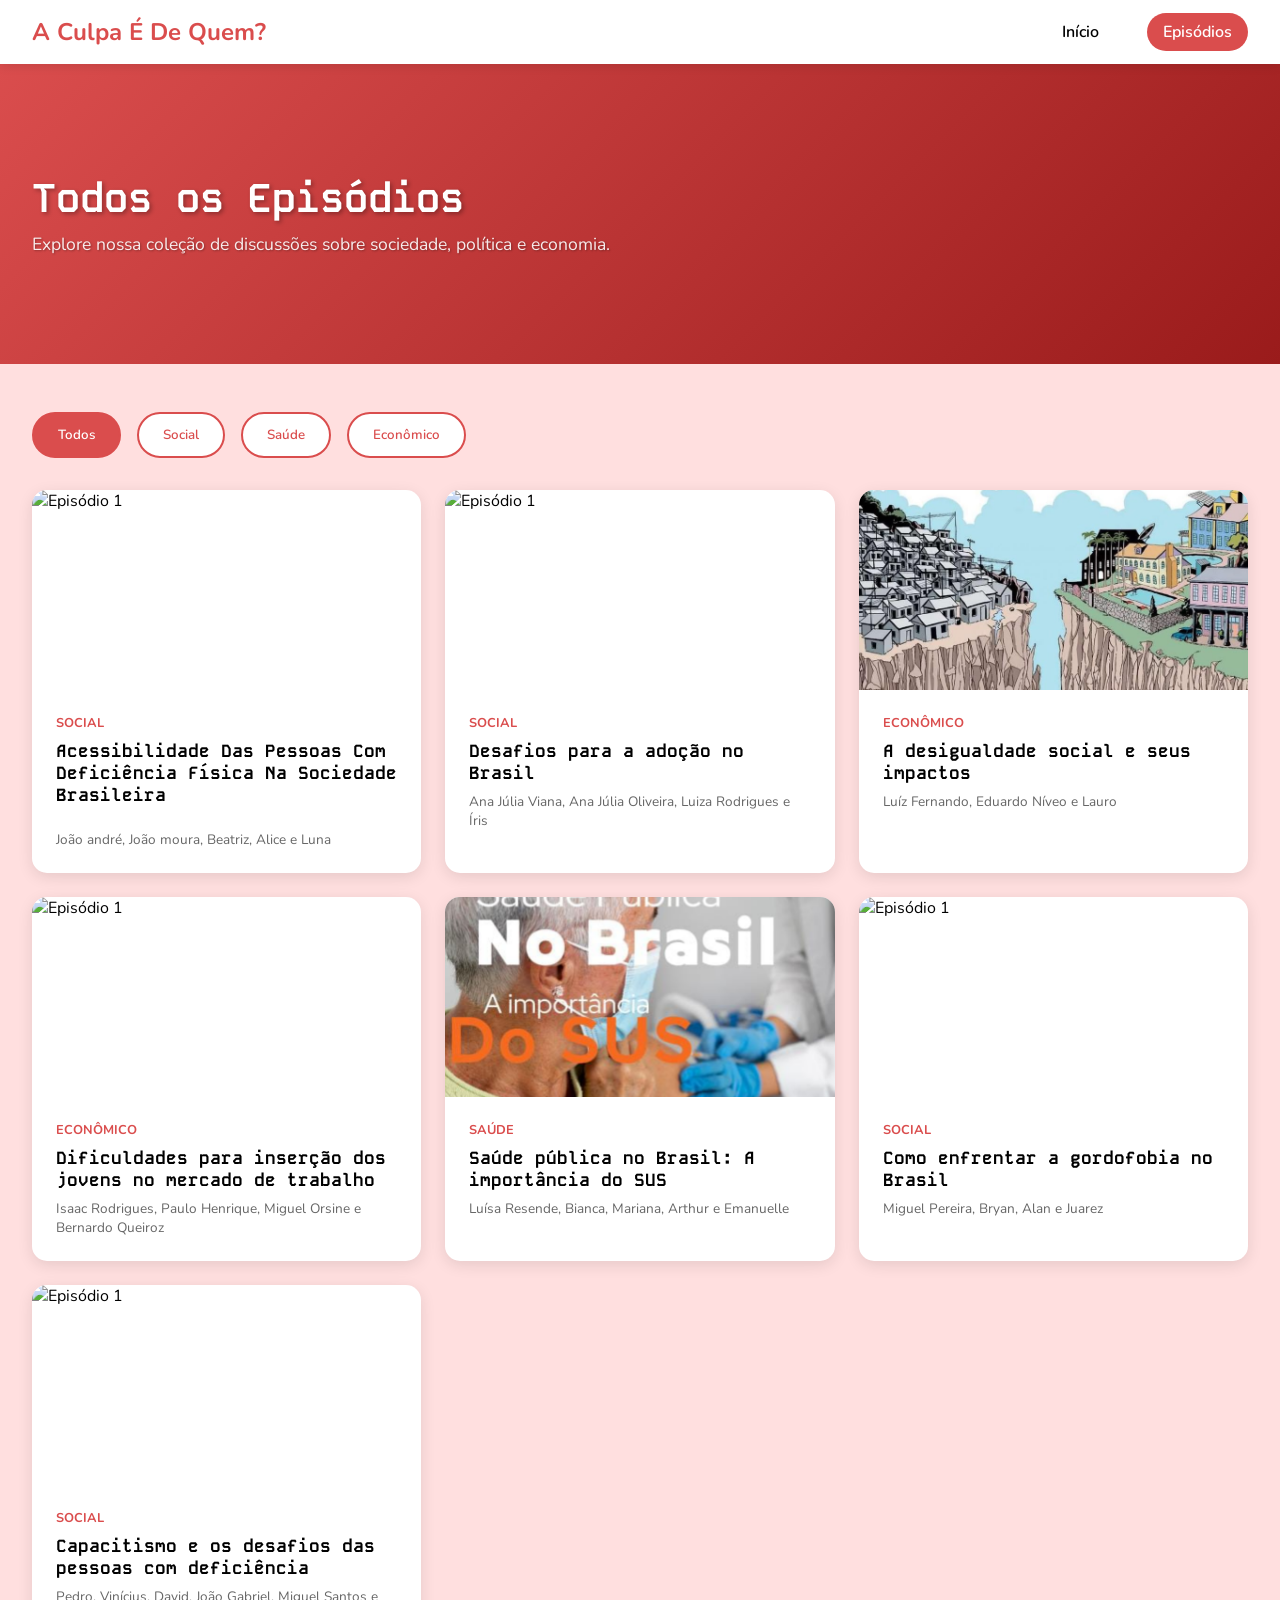
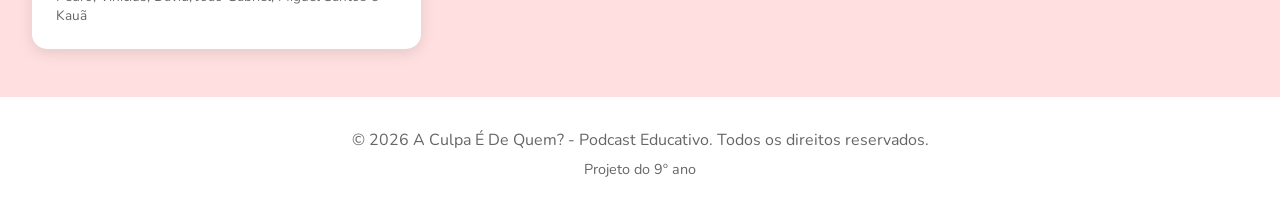
==== episodes.html @ 2e925f62 "Add files via upload Commit Inicial" ====
<!DOCTYPE html>
<html lang="pt-BR">
<head>
    <meta charset="UTF-8">
    <meta name="viewport" content="width=device-width, initial-scale=1.0">
    <title>Episódios - A Culpa É De Quem?</title>
    <link rel="preconnect" href="https://fonts.googleapis.com">
    <link rel="preconnect" href="https://fonts.gstatic.com" crossorigin>
    <link href="https://fonts.googleapis.com/css2?family=Kode+Mono:wght@400;600;700&family=Nunito:wght@400;600;700&display=swap" rel="stylesheet">
    <link rel="stylesheet" href="styles/base.css">
    <link rel="stylesheet" href="styles/layout.css">
    <link rel="stylesheet" href="styles/components.css">
    <link rel="stylesheet" href="styles/pages/episodes.css">
</head>
<body>
    <header>
        <div class="logo">
         
            <span class="logo-text">A Culpa É De Quem?</span>
        </div>
        <nav>
            <ul>
                <li><a href="index.html">Início</a></li>
                <li><a href="episodes.html" class="active">Episódios</a></li>
                
                
            </ul>
        </nav>
        <div class="mobile-menu" onclick="toggleMenu()">☰</div>
    </header>

    <section class="hero">
        <div class="hero-content">
            <h1>Todos os Episódios</h1>
            <p>Explore nossa coleção de discussões sobre sociedade, política e economia.</p>
        </div>
    </section>

    <main class="episodes-container">
        <div class="category-filters">
            <button class="category-btn active" onclick="filterEpisodes('all', this)">Todos</button>
            <button class="category-btn" onclick="filterEpisodes('social', this)">Social</button>
            <button class="category-btn" onclick="filterEpisodes('saúde', this)">Saúde</button>
            <button class="category-btn" onclick="filterEpisodes('economico', this)">Econômico</button>
            
        </div>

        <div class="episodes-grid" id="episodesGrid">
            <!-- Episode 1 -->
            <article class="episode-card" onclick="window.location.href='player.html?episode=0'">
                <div class="episode-thumb">
                    <img src="imagens/acessibilidade.jpeg" alt="Episódio 1">
                    <div class="episode-play-btn"></div>
                </div>
                <div class="episode-info">
                    <div class="episode-category">Social</div>
                    <h3 class="episode-title">Acessibilidade Das Pessoas Com Deficiência Física Na Sociedade Brasileira</h3>
                    <p class="episode-description"></p>
                    <div class="episode-meta">
                        <div class="episode-creator">
                            
                            <span>João andré, João moura, Beatriz, Alice e Luna</span>
                        </div>
                    </div>
                </div>
            </article>

            <!-- Episode 2 -->
            <article class="episode-card" onclick="window.location.href='player.html?episode=1'">
                <div class="episode-thumb">
                    <img src="https://raw.githubusercontent.com/gabrielhenriquemoreira/sala-s/main/imagens/43446.jpg" alt="Episódio 1">
                    <div class="episode-play-btn"></div>
                </div>
                <div class="episode-info">
                    <div class="episode-category">Social</div>
                    <h3 class="episode-title">Desafios para a adoção no Brasil</h3>
                   
                    <div class="episode-meta">
                        <div class="episode-creator">
                            
                            <span>Ana Júlia Viana, Ana Júlia Oliveira, Luiza Rodrigues e Íris</span>
                        </div>
                    </div>
                </div>
            </article>

            <!-- Episode 3 -->
            <article class="episode-card" onclick="window.location.href='player.html?episode=2'">
                <div class="episode-thumb">
                    <img src="Imagens/Desigualdade.jpeg" alt="Episódio 1">
                    <div class="episode-play-btn"></div>
                </div>
                <div class="episode-info">
                    <div class="episode-category">Econômico</div>
                    <h3 class="episode-title">A desigualdade social e seus impactos</h3>
                    
                    <div class="episode-meta">
                        <div class="episode-creator">
                            
                            <span>Luíz Fernando, Eduardo Níveo e Lauro</span>
                        </div>
                    </div>
                </div>
            </article>

            <!-- Episode 4 -->
            <article class="episode-card" onclick="window.location.href='player.html?episode=3'">
                <div class="episode-thumb">
                    <img src="Imagens/Trabalho.jpeg" alt="Episódio 1">
                    <div class="episode-play-btn"></div>
                </div>
                <div class="episode-info">
                    <div class="episode-category">Econômico</div>
                    <h3 class="episode-title">Dificuldades para inserção dos jovens no mercado de trabalho</h3>
                    
                    <div class="episode-meta">
                        <div class="episode-creator">
                            
                            <span>Isaac Rodrigues, Paulo Henrique, Miguel Orsine e Bernardo Queiroz</span>
                        </div>
                    </div>
                </div>
            </article>

            <!-- Episode 5 -->
            <article class="episode-card" onclick="window.location.href='player.html?episode=4'">
                <div class="episode-thumb">
                    <img src="Imagens/SUS.png" alt="Episódio 1">
                    <div class="episode-play-btn"></div>
                </div>
                <div class="episode-info">
                    <div class="episode-category">Saúde</div>
                    <h3 class="episode-title">Saúde pública no Brasil: A importância do SUS</h3>
                    
                    <div class="episode-meta">
                        <div class="episode-creator">
                            
                            <span>Luísa Resende, Bianca, Mariana, Arthur e Emanuelle</span>
                        </div>
                    </div>
                </div>
            </article>

            <!-- Episode 6 -->
            <article class="episode-card" onclick="window.location.href='player.html?episode=5'">
                <div class="episode-thumb">
                    <img src="https://raw.githubusercontent.com/gabrielhenriquemoreira/sala-s/main/imagens/43446.jpg" alt="Episódio 1">
                    <div class="episode-play-btn"></div>
                </div>
                <div class="episode-info">
                    <div class="episode-category">Social</div>
                    <h3 class="episode-title">Como enfrentar a gordofobia no Brasil</h3>
                    
                    <div class="episode-meta">
                        <div class="episode-creator">
                            
                            <span>Miguel Pereira, Bryan, Alan e Juarez</span>
                        </div>
                    </div>
                </div>
            </article>

            <!-- Episode 7 -->
            <article class="episode-card" onclick="window.location.href='player.html?episode=6'">
                <div class="episode-thumb">
                    <img src="imagens/capacitismo.png" alt="Episódio 1">
                    <div class="episode-play-btn"></div>
                </div>
                <div class="episode-info">
                    <div class="episode-category">Social</div>
                    <h3 class="episode-title">Capacitismo e os desafios das pessoas com deficiência</h3>
                    
                    <div class="episode-meta">
                        <div class="episode-creator">
                            
                            <span>Pedro, Vinícius, David, João Gabriel, Miguel Santos e Kauã</span>
                        </div>
                    </div>
                </div>
            </article>

            
        </div>
    </main>

    <footer>
        <p>&copy; 2026 A Culpa É De Quem? - Podcast Educativo. Todos os direitos reservados.</p>
        <p style="margin-top: 0.5rem; font-size: 0.9rem;">Projeto do 9º ano</p>
    </footer>

      <script>
            function toggleMenu() {
                const nav = document.querySelector('nav ul');
                nav.classList.toggle('show');
            }

            function truncateText(element, maxLength) {
                if (element) {
                    const text = element.textContent.trim();
                    if (text.length > maxLength) {
                        element.textContent = text.substring(0, maxLength) + '...';
                    }
                }
            }

            function normalizeString(str) {
                return str.toLowerCase().normalize("NFD").replace(/[\u0300-\u036f]/g, "");
            }

            function filterEpisodes(category, btn) {
            const episodeCards = document.querySelectorAll('.episode-card');
            const allButtons = document.querySelectorAll('.category-btn');

            // Update active button
            allButtons.forEach(button => {
                button.classList.remove('active');
                if (normalizeString(button.textContent) === normalizeString(category) || 
                    (category === 'all' && button.textContent === 'Todos')) {
                    button.classList.add('active');
                }
            });

            // Filter episodes
            episodeCards.forEach(card => {
                const episodeCategory = normalizeString(card.querySelector('.episode-category').textContent);
                
                if (category === 'all' || episodeCategory === normalizeString(category)) {
                    card.style.display = 'block';
                } else {
                    card.style.display = 'none';
                }
            });
        }
    </script>
</body>
</html>
---- styles/base.css ----
* {
    margin: 0;
    padding: 0;
    box-sizing: border-box;
}

:root {
    --primary-red: rgb(218, 77, 77);
    --darker-red: rgb(154, 27, 27);
    --bg-color: rgb(255, 223, 223);
    --white: #ffffff;
    --black: #000000;
    --text-gray: #666666;
}

body {
    font-family: 'Nunito', sans-serif;
    background-color: var(--bg-color);
    color: var(--black);
    overflow-x: hidden;
}

h1, h2, h3, h4, h5, h6, .font-mono {
    font-family: 'Kode Mono', monospace;
}
---- styles/layout.css ----
/* Header */
header {
    background-color: var(--white);
    padding: 1rem 2rem;
    display: flex;
    justify-content: space-between;
    align-items: center;
    box-shadow: 0 2px 10px rgba(0,0,0,0.1);
    position: sticky;
    top: 0;
    z-index: 1000;
}

.logo {
    display: flex;
    align-items: center;
    gap: 1rem;
}

.logo img {
    width: 50px;
    height: 50px;
    border-radius: 50%;
}

.logo-text {
    font-size: 1.5rem;
    font-weight: 700;
    color: var(--primary-red);
}

nav ul {
    display: flex;
    list-style: none;
    gap: 2rem;
}

nav a {
    text-decoration: none;
    color: var(--black);
    font-weight: 600;
    padding: 0.5rem 1rem;
    border-radius: 20px;
    transition: all 0.3s;
}

nav a:hover, nav a.active {
    background-color: var(--primary-red);
    color: var(--white);
}

.mobile-menu {
    display: none;
    font-size: 1.5rem;
    cursor: pointer;
}

/* Hero Section */
.hero {
    background: linear-gradient(135deg, var(--primary-red) 0%, var(--darker-red) 100%);
    min-height: 300px;
    display: flex;
    align-items: center;
    padding: 3rem 2rem;
    position: relative;
    overflow: hidden;
}

.hero::before {
    content: '';
    position: absolute;
    top: 0;
    left: 0;
    right: 0;
    bottom: 0;
    background: url('https://raw.githubusercontent.com/gabrielhenriquemoreira/sala-s/main/imagens/pexels-pixabay-159206.jpg') no-repeat center center;
    background-size: cover;
    opacity: 0.15;
    z-index: 0;
}

.hero-content {
    position: relative;
    z-index: 1;
    max-width: 800px;
}

.hero h1 {
    font-size: 3rem;
    color: var(--white);
    margin-bottom: 1rem;
    text-shadow: 2px 2px 4px rgba(0,0,0,0.3);
}

.hero p {
    font-size: 1.2rem;
    color: rgba(255,255,255,0.9);
    text-shadow: 1px 1px 2px rgba(0,0,0,0.3);
}

/* Footer */
footer {
    background: var(--white);
    padding: 2rem;
    text-align: center;
    color: var(--text-gray);
}

/* Category Buttons */
.category-btn {
    padding: 0.75rem 1.5rem;
    background: var(--white);
    border: 2px solid var(--primary-red);
    border-radius: 25px;
    color: var(--primary-red);
    font-weight: 600;
    cursor: pointer;
    transition: all 0.3s;
    font-family: 'Nunito', sans-serif;
}

.category-btn:hover,
.category-btn.active {
    background: var(--primary-red);
    color: var(--white);
}
---- styles/components.css ----
/* Section Titles */
.section-title {
    font-size: 2rem;
    color: var(--primary-red);
    margin-bottom: 2rem;
    display: flex;
    align-items: center;
    gap: 0.5rem;
}


/* Submit Button */
.submit-btn {
    background: var(--primary-red);
    color: var(--white);
    border: none;
    padding: 1rem 2rem;
    border-radius: 25px;
    font-size: 1rem;
    font-weight: 700;
    cursor: pointer;
    transition: all 0.3s;
    width: 100%;
    font-family: 'Kode Mono', monospace;
}

.submit-btn:hover {
    background: var(--darker-red);
    transform: scale(1.02);
}

/* Form Elements */
.form-group {
    margin-bottom: 1.5rem;
}

.form-group label {
    display: block;
    font-weight: 600;
    margin-bottom: 0.5rem;
    color: var(--black);
}

.form-group input,
.form-group textarea,
.form-group select {
    width: 100%;
    padding: 1rem;
    border: 2px solid #e0e0e0;
    border-radius: 10px;
    font-family: 'Nunito', sans-serif;
    font-size: 1rem;
    transition: border-color 0.3s;
}

.form-group input:focus,
.form-group textarea:focus,
.form-group select:focus {
    outline: none;
    border-color: var(--primary-red);
}

.form-group textarea {
    min-height: 150px;
    resize: vertical;
}

.form-group select {
    width: 100%;
    padding: 1rem;
    border: 2px solid #e0e0e0;
    border-radius: 10px;
    font-family: 'Nunito', sans-serif;
    font-size: 1rem;
    background: var(--white);
    cursor: pointer;
}

.form-group select:focus {
    outline: none;
    border-color: var(--primary-red);
}

/* Social Buttons */
.social-btn {
    display: flex;
    align-items: center;
    gap: 0.5rem;
    padding: 0.75rem 1.5rem;
    background: var(--white);
    border: 2px solid var(--primary-red);
    border-radius: 25px;
    color: var(--primary-red);
    text-decoration: none;
    font-weight: 600;
    transition: all 0.3s;
}

.social-btn:hover {
    background: var(--primary-red);
    color: var(--white);
}

/* Player Controls */
.control-btn {
    background: none;
    border: none;
    cursor: pointer;
    color: var(--text-gray);
    transition: all 0.3s;
    display: flex;
    align-items: center;
    justify-content: center;
}

.control-btn:hover {
    color: var(--primary-red);
    transform: scale(1.1);
}

.control-btn.play-pause {
    width: 70px;
    height: 70px;
    background: var(--primary-red);
    border-radius: 50%;
    color: var(--white);
    font-size: 1.5rem;
}

.control-btn.play-pause:hover {
    background: var(--darker-red);
    transform: scale(1.1);
    color: var(--white);
}

/* Volume Slider */
.volume-slider {
    width: 100px;
    height: 4px;
    appearance: none;
    background: #e0e0e0;
    border-radius: 2px;
    outline: none;
    -webkit-appearance: none;
    -moz-appearance: none;
}

.volume-slider::-webkit-slider-thumb {
    -webkit-appearance: none;
    width: 14px;
    height: 14px;
    background: var(--primary-red);
    border-radius: 50%;
    cursor: pointer;
}

.volume-slider::-moz-range-thumb {
    width: 14px;
    height: 14px;
    background: var(--primary-red);
    border-radius: 50%;
    cursor: pointer;
    border: none;
}

.volume-slider::-ms-thumb {
    width: 14px;
    height: 14px;
    background: var(--primary-red);
    border-radius: 50%;
    cursor: pointer;
    border: none;
}

/* Playlist Items */
.playlist-item {
    padding: 1.5rem;
    border-bottom: 1px solid #f0f0f0;
    cursor: pointer;
    transition: background 0.3s;
}

.playlist-item:hover {
    background: var(--bg-color);
}

.playlist-item.active {
    background: rgba(218, 77, 77, 0.1);
    border-left: 3px solid var(--primary-red);
}

.playlist-item.playing {
    background: rgba(218, 77, 77, 0.2);
    border-left: 3px solid var(--primary-red);
}

.playlist-item.playing::before {
    content: '▶';
    color: var(--primary-red);
    font-size: 0.8rem;
    margin-right: 0.5rem;
}

.playlist-creator img {
    width: 25px;
    height: 25px;
    border-radius: 50%;
}

/* Progress Bar */
.progress-bar {
    height: 8px;
    background: #e0e0e0;
    border-radius: 4px;
    overflow: hidden;
}

.progress-fill {
    height: 100%;
    background: var(--primary-red);
    width: 0%;
    transition: width 0.1s linear;
    border-radius: 4px;
}

.progress-fill:hover {
    cursor: pointer;
}

/* Range Slider */
#timeSeeker {
    cursor: pointer;
    transition: opacity 0.2s;
    -webkit-appearance: none;
    appearance: none;
    height: 100%;
    background: var(--primary-red);
    width: 0%;
    transition: width 0.1s linear;
    border-radius: 4px;
}

#timeSeeker::-webkit-slider-thumb {
    -webkit-appearance: none;
    appearance: none;
    width: 16px;
    height: 16px;
    background: var(--primary-red);
    border-radius: 50%;
    cursor: pointer;
    margin-top: -6px;
    transition: transform 0.2s;
}

#timeSeeker::-webkit-slider-thumb:hover {
    transform: scale(1.2);
}

#timeSeeker::-moz-range-thumb {
    width: 16px;
    height: 16px;
    background: var(--primary-red);
    border-radius: 50%;
    cursor: pointer;
    border: none;
    transition: transform 0.2s;
}

#timeSeeker::-moz-range-thumb:hover {
    transform: scale(1.2);
}

#timeSeeker::-ms-thumb {
    width: 16px;
    height: 16px;
    background: var(--primary-red);
    border-radius: 50%;
    cursor: pointer;
    border: none;
    transition: transform 0.2s;
}

#timeSeeker::-ms-thumb:hover {
    transform: scale(1.2);
}

#timeSeeker::-webkit-slider-runnable-track {
    height: 8px;
    background: #e0e0e0;
    border-radius: 4px;
    cursor: pointer;
}

#timeSeeker::-moz-range-track {
    height: 8px;
    background: #e0e0e0;
    border-radius: 4px;
    cursor: pointer;
}
---- styles/pages/episodes.css ----
* {
    margin: 0;
    padding: 0;
    box-sizing: border-box;
}

:root {
    --primary-red: rgb(218, 77, 77);
    --darker-red: rgb(154, 27, 27);
    --bg-color: rgb(255, 223, 223);
    --white: #ffffff;
    --black: #000000;
    --text-gray: #666666;
}

body {
    font-family: 'Nunito', sans-serif;
    background-color: var(--bg-color);
    color: var(--black);
    overflow-x: hidden;
}

h1, h2, h3, h4, h5, h6, .font-mono {
    font-family: 'Kode Mono', monospace;
}

/* Header */
header {
    background-color: var(--white);
    padding: 1rem 2rem;
    display: flex;
    justify-content: space-between;
    align-items: center;
    box-shadow: 0 2px 10px rgba(0,0,0,0.1);
    position: sticky;
    top: 0;
    z-index: 1000;
}

.logo {
    display: flex;
    align-items: center;
    gap: 1rem;
}

.logo img {
    width: 50px;
    height: 50px;
    border-radius: 50%;
}

.logo-text {
    font-size: 1.5rem;
    font-weight: 700;
    color: var(--primary-red);
}

nav ul {
    display: flex;
    list-style: none;
    gap: 2rem;
}

nav a {
    text-decoration: none;
    color: var(--black);
    font-weight: 600;
    padding: 0.5rem 1rem;
    border-radius: 20px;
    transition: all 0.3s;
}

nav a:hover, nav a.active {
    background-color: var(--primary-red);
    color: var(--white);
}

.mobile-menu {
    display: none;
    font-size: 1.5rem;
    cursor: pointer;
}

/* Hero Section */
.hero {
    background: linear-gradient(135deg, var(--primary-red) 0%, var(--darker-red) 100%);
    min-height: 300px;
    display: flex;
    align-items: center;
    padding: 3rem 2rem;
}

.hero-content {
    max-width: 800px;
}

.hero h1 {
    font-size: 2.5rem;
    color: var(--white);
    margin-bottom: 0.5rem;
    text-shadow: 2px 2px 4px rgba(0,0,0,0.3);
}

.hero p {
    font-size: 1.1rem;
    color: rgba(255,255,255,0.9);
    text-shadow: 1px 1px 2px rgba(0,0,0,0.3);
}

/* Episodes Grid */
.episodes-container {
    padding: 3rem 2rem;
    max-width: 1400px;
    margin: 0 auto;
}

.category-filters {
    display: flex;
    gap: 1rem;
    margin-bottom: 2rem;
    flex-wrap: wrap;
}

.category-btn {
    padding: 0.75rem 1.5rem;
    background: var(--white);
    border: 2px solid var(--primary-red);
    border-radius: 25px;
    color: var(--primary-red);
    font-weight: 600;
    cursor: pointer;
    transition: all 0.3s;
    font-family: 'Nunito', sans-serif;
}

.category-btn:hover,
.category-btn.active {
    background: var(--primary-red);
    color: var(--white);
}

.filter-title {
    font-size: 1.5rem;
    color: var(--primary-red);
    margin-bottom: 1.5rem;
}

.episodes-grid {
    display: grid;
    grid-template-columns: repeat(auto-fill, minmax(350px, 1fr));
    gap: 1.5rem;
}

.episode-card {
    background: var(--white);
    border-radius: 15px;
    overflow: hidden;
    box-shadow: 0 4px 15px rgba(0,0,0,0.1);
    transition: transform 0.3s, box-shadow 0.3s;
    cursor: pointer;
}

.episode-card:hover {
    transform: translateY(-5px);
    box-shadow: 0 8px 25px rgba(0,0,0,0.15);
}

.episode-thumb {
    position: relative;
    height: 200px;
    overflow: hidden;
}

.episode-thumb img {
    width: 100%;
    height: 100%;
    object-fit: cover;
    transition: transform 0.3s;
}

.episode-card:hover .episode-thumb img {
    transform: scale(1.1);
}

.episode-play-btn {
    position: absolute;
    top: 50%;
    left: 50%;
    transform: translate(-50%, -50%);
    width: 60px;
    height: 60px;
    background: var(--primary-red);
    border-radius: 50%;
    display: flex;
    align-items: center;
    justify-content: center;
    opacity: 0;
    transition: opacity 0.3s;
}

.episode-card:hover .episode-play-btn {
    opacity: 1;
}

.episode-play-btn::after {
    content: '▶';
    color: var(--white);
    font-size: 1.5rem;
    margin-left: 3px;
}

.episode-info {
    padding: 1.5rem;
}

.episode-category {
    font-size: 0.8rem;
    color: var(--primary-red);
    font-weight: 700;
    text-transform: uppercase;
    margin-bottom: 0.5rem;
}

.episode-title {
    font-size: 1.1rem;
    font-weight: 700;
    margin-bottom: 0.5rem;
    color: var(--black);
}

.episode-description {
    font-size: 0.9rem;
    color: var(--text-gray);
    margin-bottom: 1rem;
    display: flex;
    flex-direction: column;
    max-height: 3em;
    overflow: hidden;
    text-overflow: ellipsis;
}

.episode-meta {
    display: flex;
    justify-content: space-between;
    align-items: center;
    font-size: 0.85rem;
    color: var(--text-gray);
}

.episode-creator {
    display: flex;
    align-items: center;
    gap: 0.5rem;
}

.episode-creator img {
    width: 25px;
    height: 25px;
    border-radius: 50%;
}

.episode-date {
    text-align: right;
}

.episode-date span {
    display: block;
    font-size: 0.8rem;
    color: var(--text-gray);
}

.episode-date strong {
    color: var(--primary-red);
    font-family: 'Kode Mono', monospace;
    font-size: 0.9rem;
}

/* Footer */
footer {
    background: var(--white);
    padding: 2rem;
    text-align: center;
    color: var(--text-gray);
}

/* Mobile Responsive */
@media (max-width: 768px) {
    .mobile-menu {
        display: block;
    }

    nav ul {
        display: none;
        flex-direction: column;
        position: absolute;
        top: 100%;
        left: 0;
        right: 0;
        background: var(--white);
        padding: 1rem;
        box-shadow: 0 4px 10px rgba(0,0,0,0.1);
    }

    nav ul.show {
        display: flex;
    }

    .hero h1 {
        font-size: 2rem;
    }

    .episodes-grid {
        grid-template-columns: 1fr;
    }

    .episode-play-btn {
        display: none;
    }
}
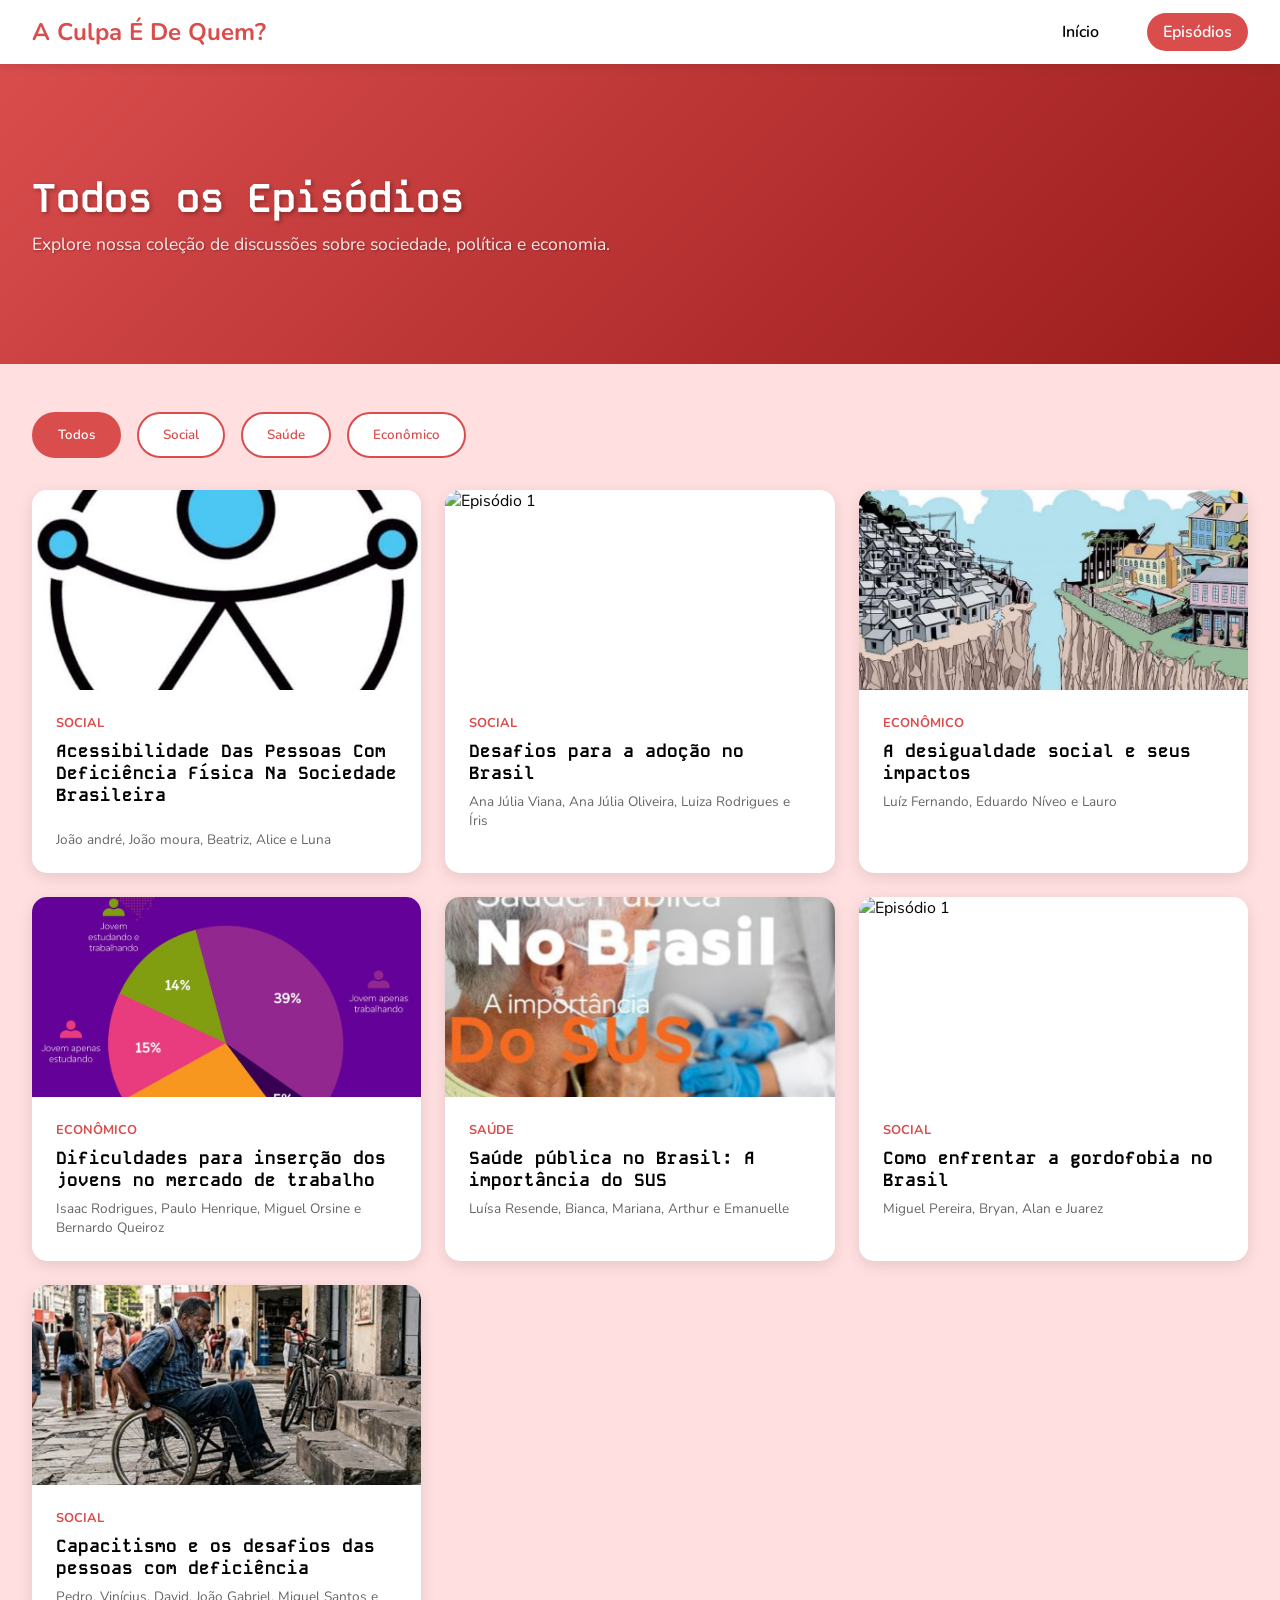
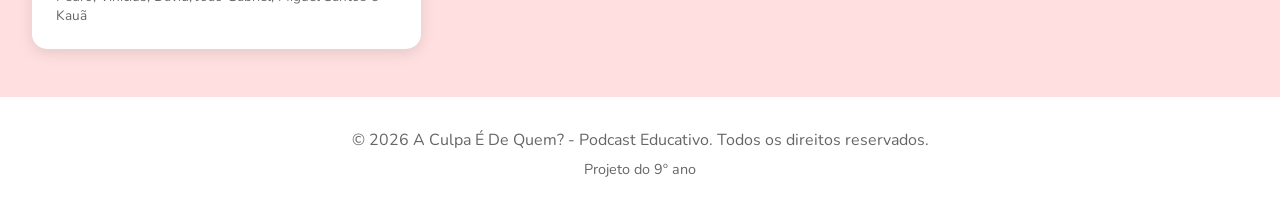
==== commit 2edb9c0f: "Fix image source paths in episodes.html" ====
--- a/episodes.html
+++ b/episodes.html
@@ -49,7 +49,7 @@
             <!-- Episode 1 -->
             <article class="episode-card" onclick="window.location.href='player.html?episode=0'">
                 <div class="episode-thumb">
-                    <img src="imagens/acessibilidade.jpeg" alt="Episódio 1">
+                    <img src="Imagens/Acessibilidade.jpeg" alt="Episódio 1">
                     <div class="episode-play-btn"></div>
                 </div>
                 <div class="episode-info">
@@ -163,7 +163,7 @@
             <!-- Episode 7 -->
             <article class="episode-card" onclick="window.location.href='player.html?episode=6'">
                 <div class="episode-thumb">
-                    <img src="imagens/capacitismo.png" alt="Episódio 1">
+                    <img src="Imagens/Capacitismo.png" alt="Episódio 1">
                     <div class="episode-play-btn"></div>
                 </div>
                 <div class="episode-info">
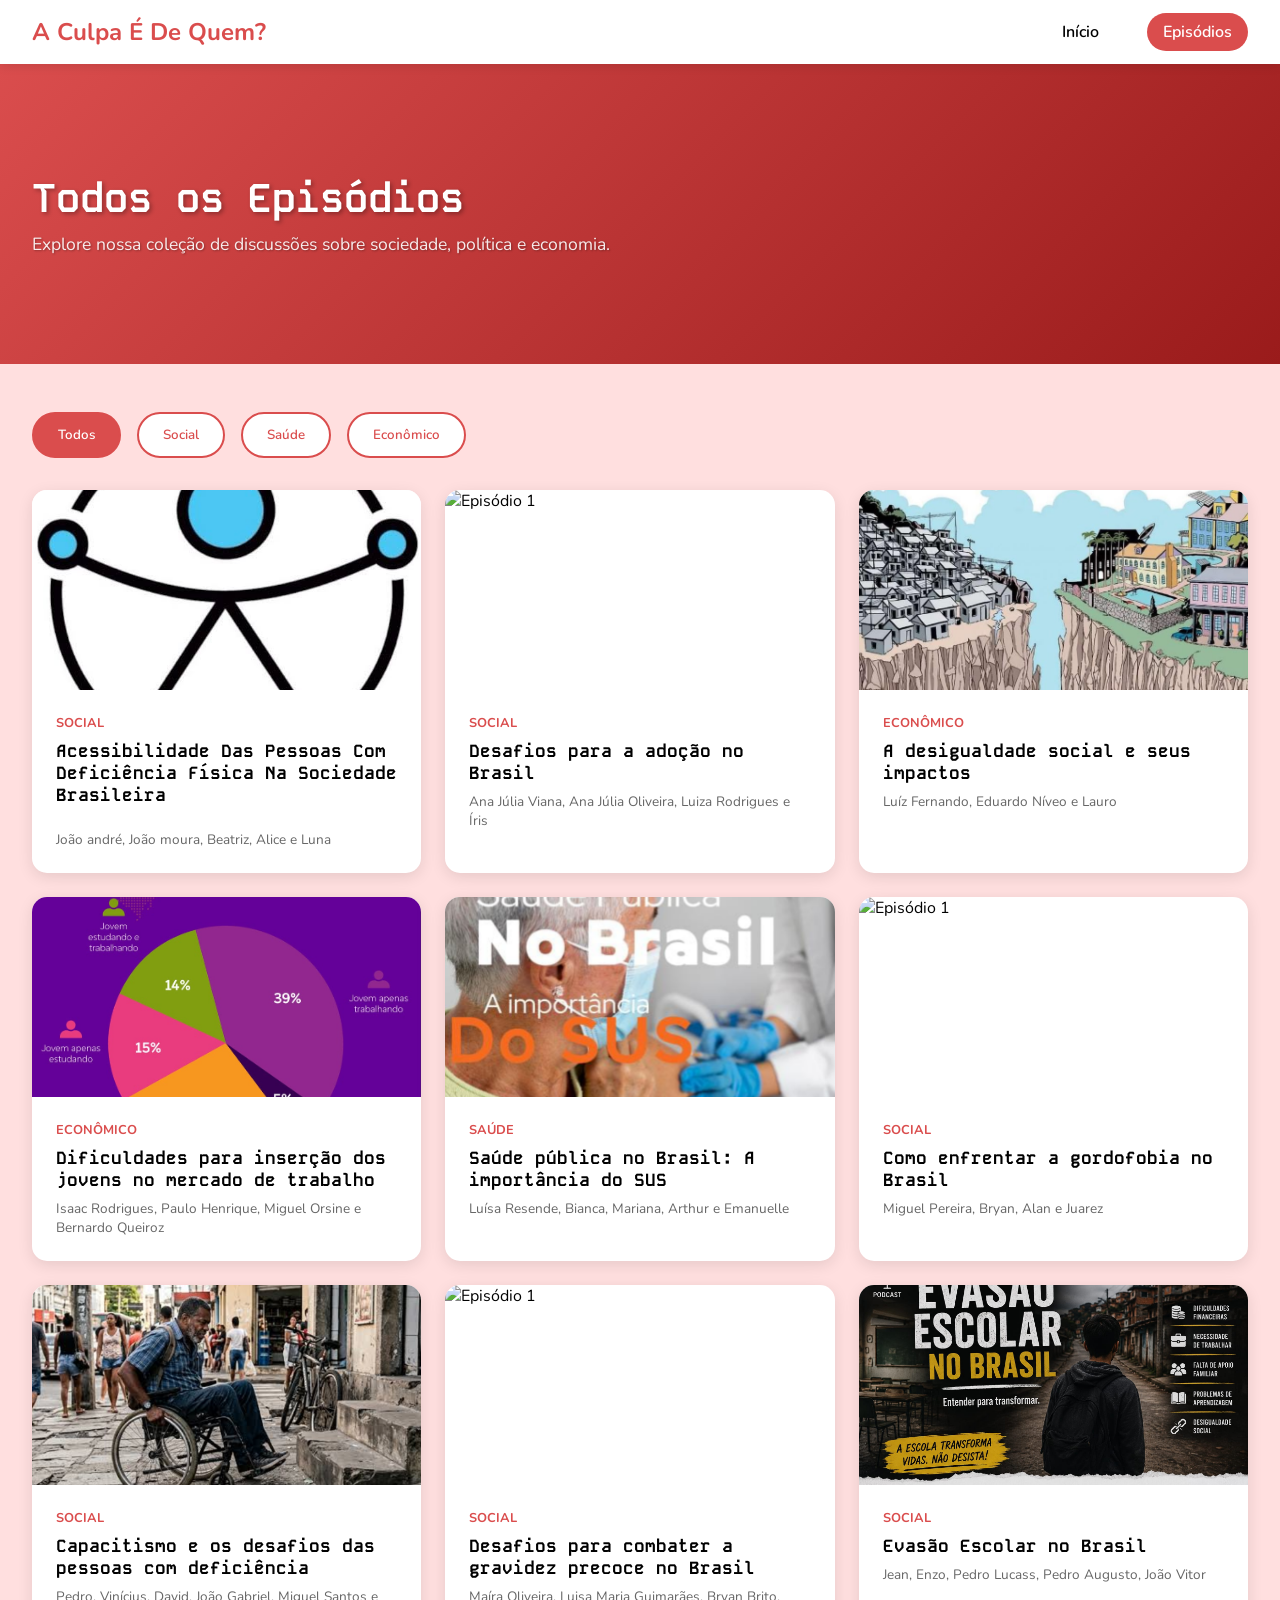
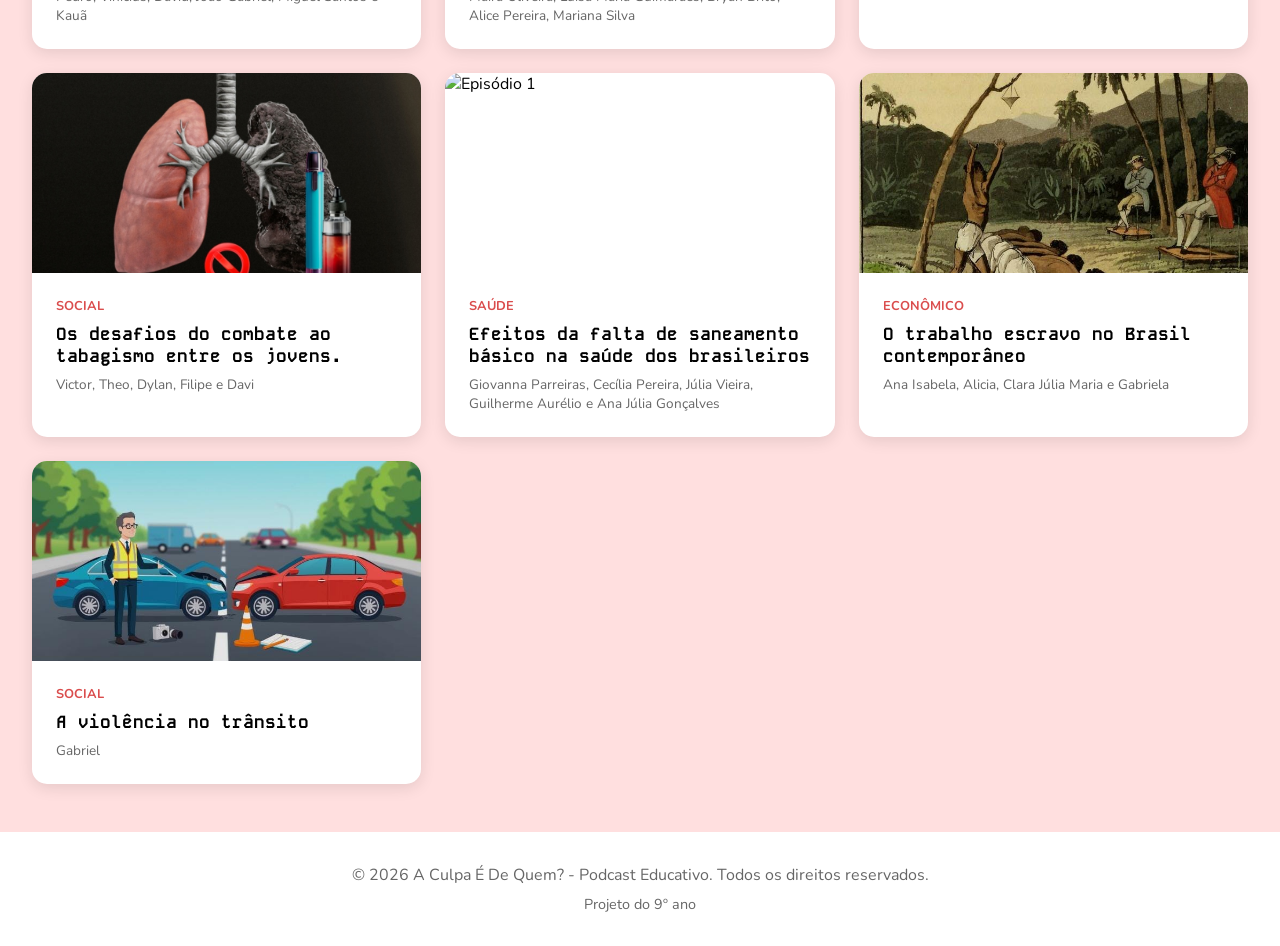
==== commit cb2a2e09: "Update episodes.html" ====
--- a/episodes.html
+++ b/episodes.html
@@ -179,6 +179,115 @@
                 </div>
             </article>
 
+            <!-- Episode 8 -->
+            <article class="episode-card" onclick="window.location.href='player.html?episode=7'">
+                <div class="episode-thumb">
+                    <img src="https://raw.githubusercontent.com/gabrielhenriquemoreira/sala-s/main/imagens/43446.jpg" alt="Episódio 1">
+                    <div class="episode-play-btn"></div>
+                </div>
+                <div class="episode-info">
+                    <div class="episode-category">Social</div>
+                    <h3 class="episode-title">Desafios para combater a gravidez precoce no Brasil</h3>
+                    
+                    <div class="episode-meta">
+                        <div class="episode-creator">
+                            
+                            <span>Maíra Oliveira, Luisa Maria Guimarães, Bryan Brito, Alice Pereira, Mariana Silva</span>
+                        </div>
+                    </div>
+                </div>
+            </article>
+            <!-- Episode 9 -->
+            <article class="episode-card" onclick="window.location.href='player.html?episode=8'">
+                <div class="episode-thumb">
+                    <img src="Imagens/evasao.jpeg" alt="Episódio 1">
+                    <div class="episode-play-btn"></div>
+                </div>
+                <div class="episode-info">
+                    <div class="episode-category">Social</div>
+                    <h3 class="episode-title">Evasão Escolar no Brasil</h3>
+                    
+                    <div class="episode-meta">
+                        <div class="episode-creator">
+                            
+                            <span>Jean, Enzo, Pedro Lucass, Pedro Augusto, João Vitor</span>
+                        </div>
+                    </div>
+                </div>
+            </article>
+            <!-- Episode 10 -->
+            <article class="episode-card" onclick="window.location.href='player.html?episode=9'">
+                <div class="episode-thumb">
+                    <img src="Imagens/cigarro.jpeg" alt="Episódio 1">
+                    <div class="episode-play-btn"></div>
+                </div>
+                <div class="episode-info">
+                    <div class="episode-category">Social</div>
+                    <h3 class="episode-title">Os desafios do combate ao tabagismo entre os jovens.</h3>
+                    
+                    <div class="episode-meta">
+                        <div class="episode-creator">
+                            
+                            <span>Victor, Theo, Dylan, Filipe e Davi</span>
+                        </div>
+                    </div>
+                </div>
+            </article>
+            <!-- Episode 11 -->
+            <article class="episode-card" onclick="window.location.href='player.html?episode=10'">
+                <div class="episode-thumb">
+                    <img src="https://raw.githubusercontent.com/gabrielhenriquemoreira/sala-s/main/imagens/43446.jpg" alt="Episódio 1">
+                    <div class="episode-play-btn"></div>
+                </div>
+                <div class="episode-info">
+                    <div class="episode-category">Saúde</div>
+                    <h3 class="episode-title">Efeitos da falta de saneamento básico na saúde dos brasileiros</h3>
+                    
+                    <div class="episode-meta">
+                        <div class="episode-creator">
+                            
+                            <span>Giovanna Parreiras, Cecília Pereira, Júlia Vieira, Guilherme Aurélio e Ana Júlia Gonçalves</span>
+                        </div>
+                    </div>
+                </div>
+            </article>
+            <!-- Episode 12 -->
+            <article class="episode-card" onclick="window.location.href='player.html?episode=11'">
+                <div class="episode-thumb">
+                    <img src="Imagens/escravo.jpeg" alt="Episódio 1">
+                    <div class="episode-play-btn"></div>
+                </div>
+                <div class="episode-info">
+                    <div class="episode-category">Econômico</div>
+                    <h3 class="episode-title">O trabalho escravo no Brasil contemporâneo</h3>
+                    
+                    <div class="episode-meta">
+                        <div class="episode-creator">
+                            
+                            <span>Ana Isabela, Alicia, Clara Júlia Maria e Gabriela</span>
+                        </div>
+                    </div>
+                </div>
+            </article>
+            <!-- Episode 11 -->
+            <article class="episode-card" onclick="window.location.href='player.html?episode=12'">
+                <div class="episode-thumb">
+                    <img src="Imagens/transito.jpeg" alt="Episódio 1">
+                    <div class="episode-play-btn"></div>
+                </div>
+                <div class="episode-info">
+                    <div class="episode-category">Social</div>
+                    <h3 class="episode-title">A violência no trânsito</h3>
+                    
+                    <div class="episode-meta">
+                        <div class="episode-creator">
+                            
+                            <span>Gabriel</span>
+                        </div>
+                    </div>
+                </div>
+            </article>
+
             
         </div>
     </main>
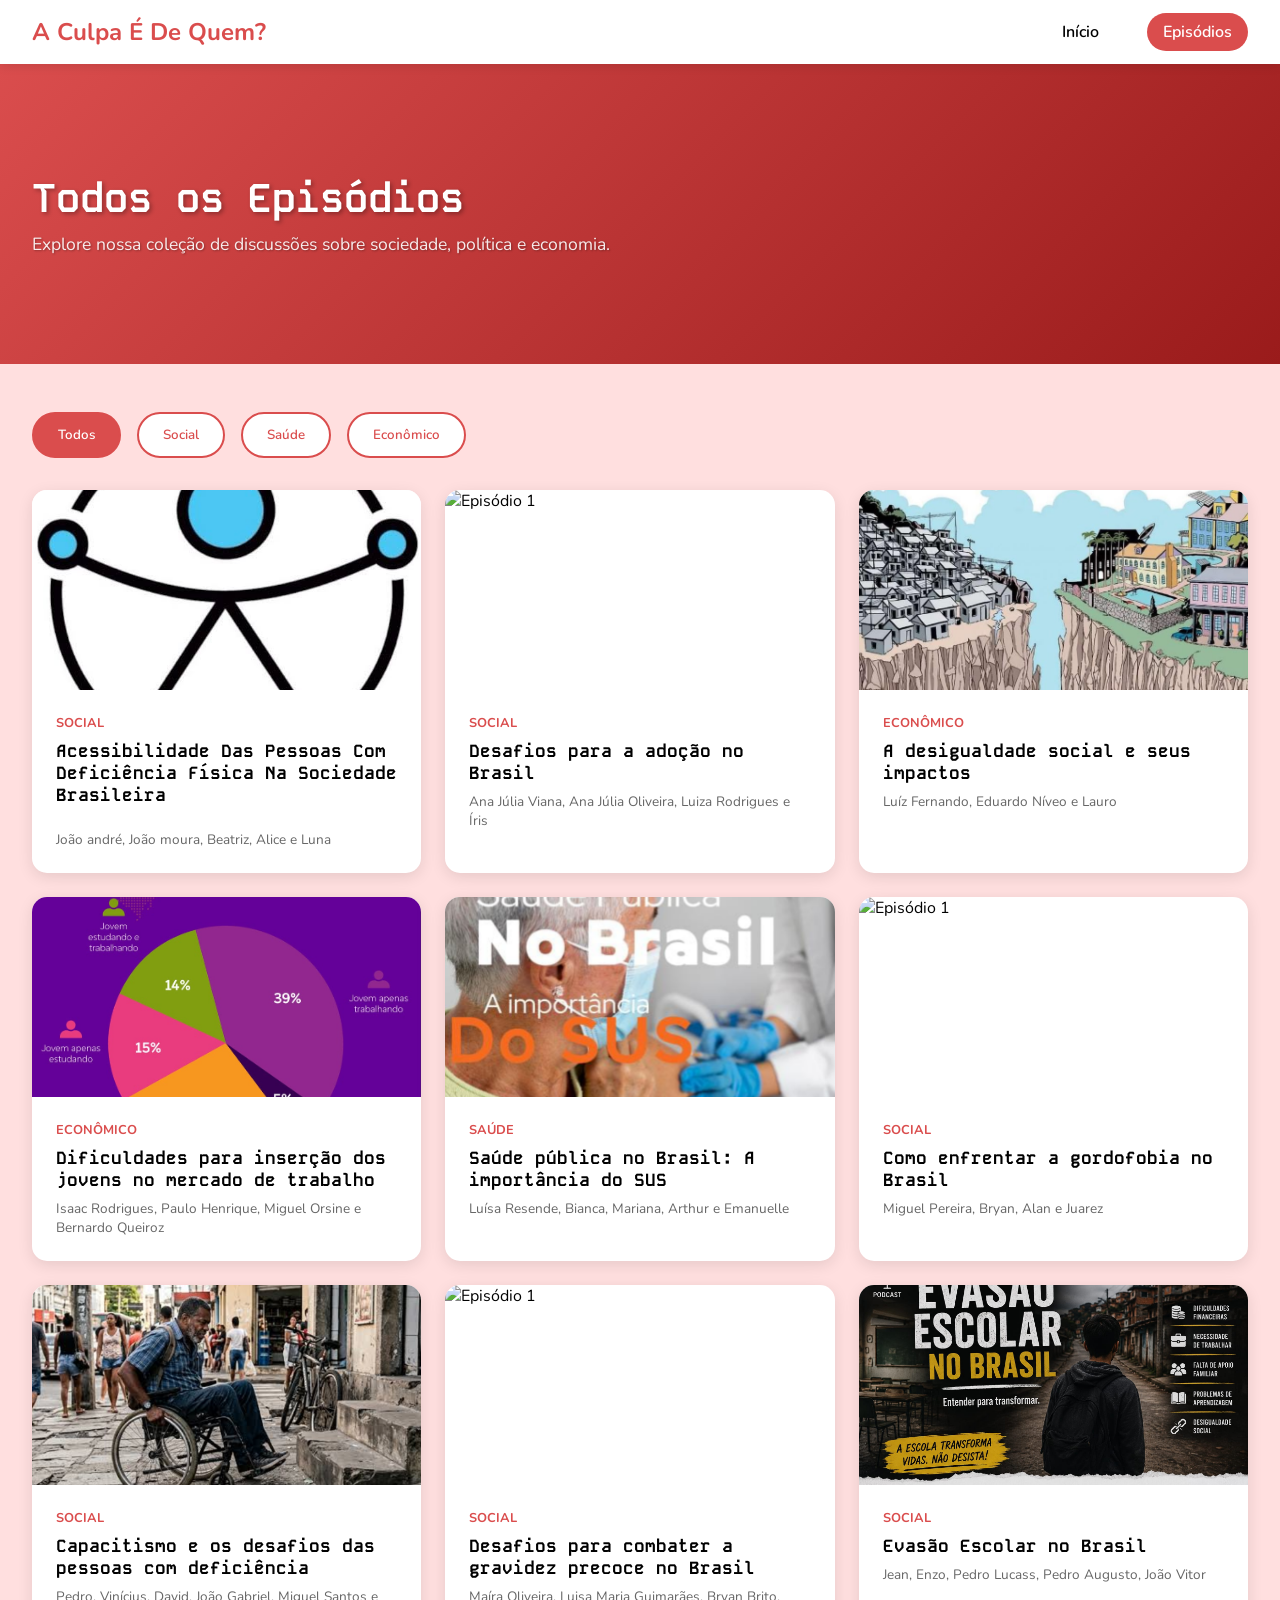
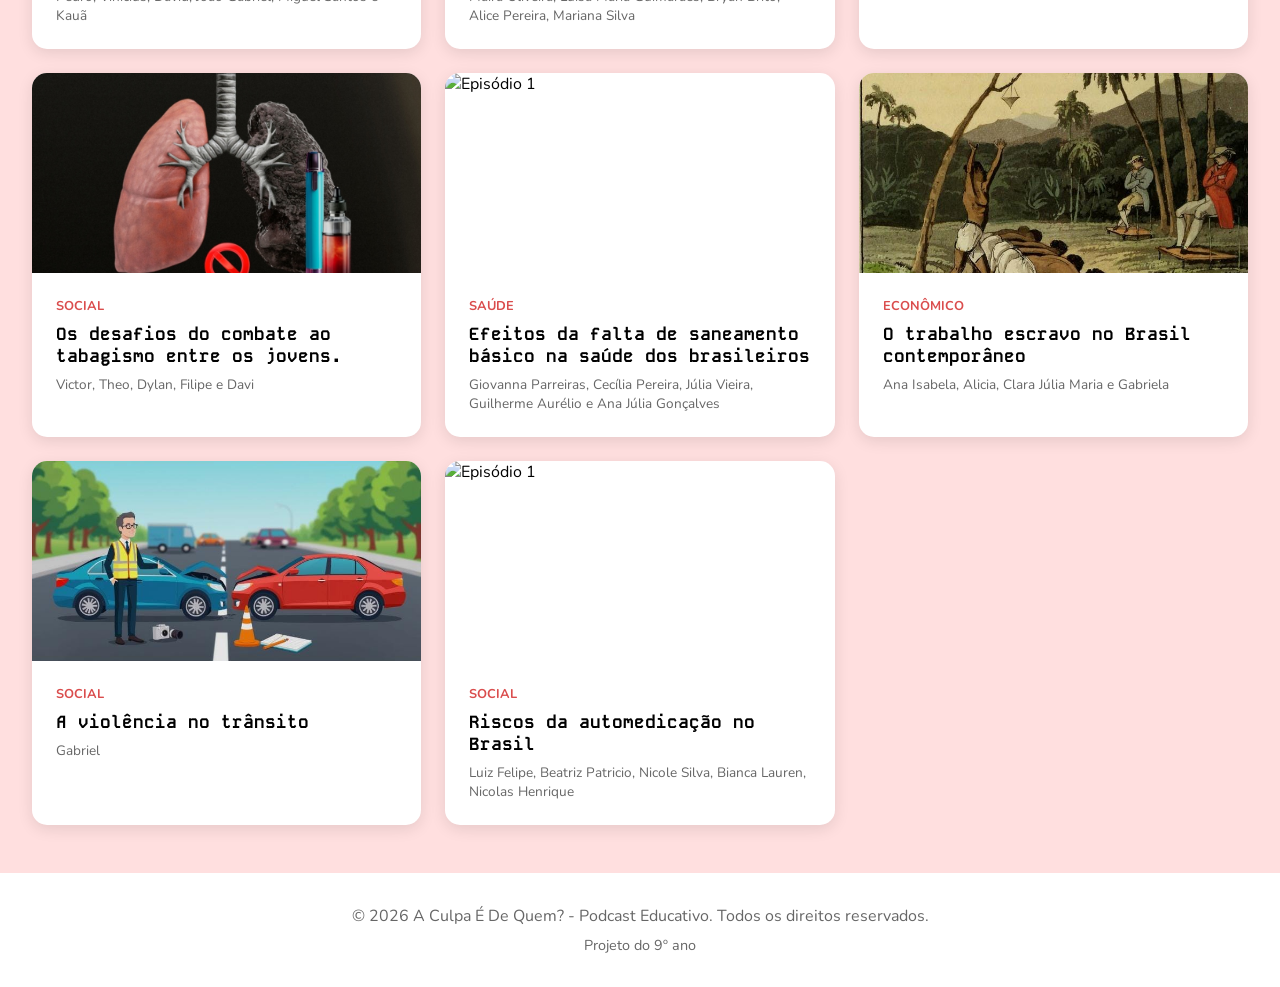
==== commit f15a7fac: "Update episode entries in episodes.html" ====
--- a/episodes.html
+++ b/episodes.html
@@ -269,7 +269,7 @@
                     </div>
                 </div>
             </article>
-            <!-- Episode 11 -->
+            <!-- Episode 13 -->
             <article class="episode-card" onclick="window.location.href='player.html?episode=12'">
                 <div class="episode-thumb">
                     <img src="Imagens/transito.jpeg" alt="Episódio 1">
@@ -283,6 +283,24 @@
                         <div class="episode-creator">
                             
                             <span>Gabriel</span>
+                        </div>
+                    </div>
+                </div>
+            </article>
+            <!-- Episode 14 -->
+            <article class="episode-card" onclick="window.location.href='player.html?episode=13'">
+                <div class="episode-thumb">
+                    <img src="Imagens/automedicacao.jpeg" alt="Episódio 1">
+                    <div class="episode-play-btn"></div>
+                </div>
+                <div class="episode-info">
+                    <div class="episode-category">Social</div>
+                    <h3 class="episode-title">Riscos da automedicação no Brasil</h3>
+                    
+                    <div class="episode-meta">
+                        <div class="episode-creator">
+                            
+                            <span>Luiz Felipe, Beatriz Patricio, Nicole Silva, Bianca Lauren, Nicolas Henrique</span>
                         </div>
                     </div>
                 </div>
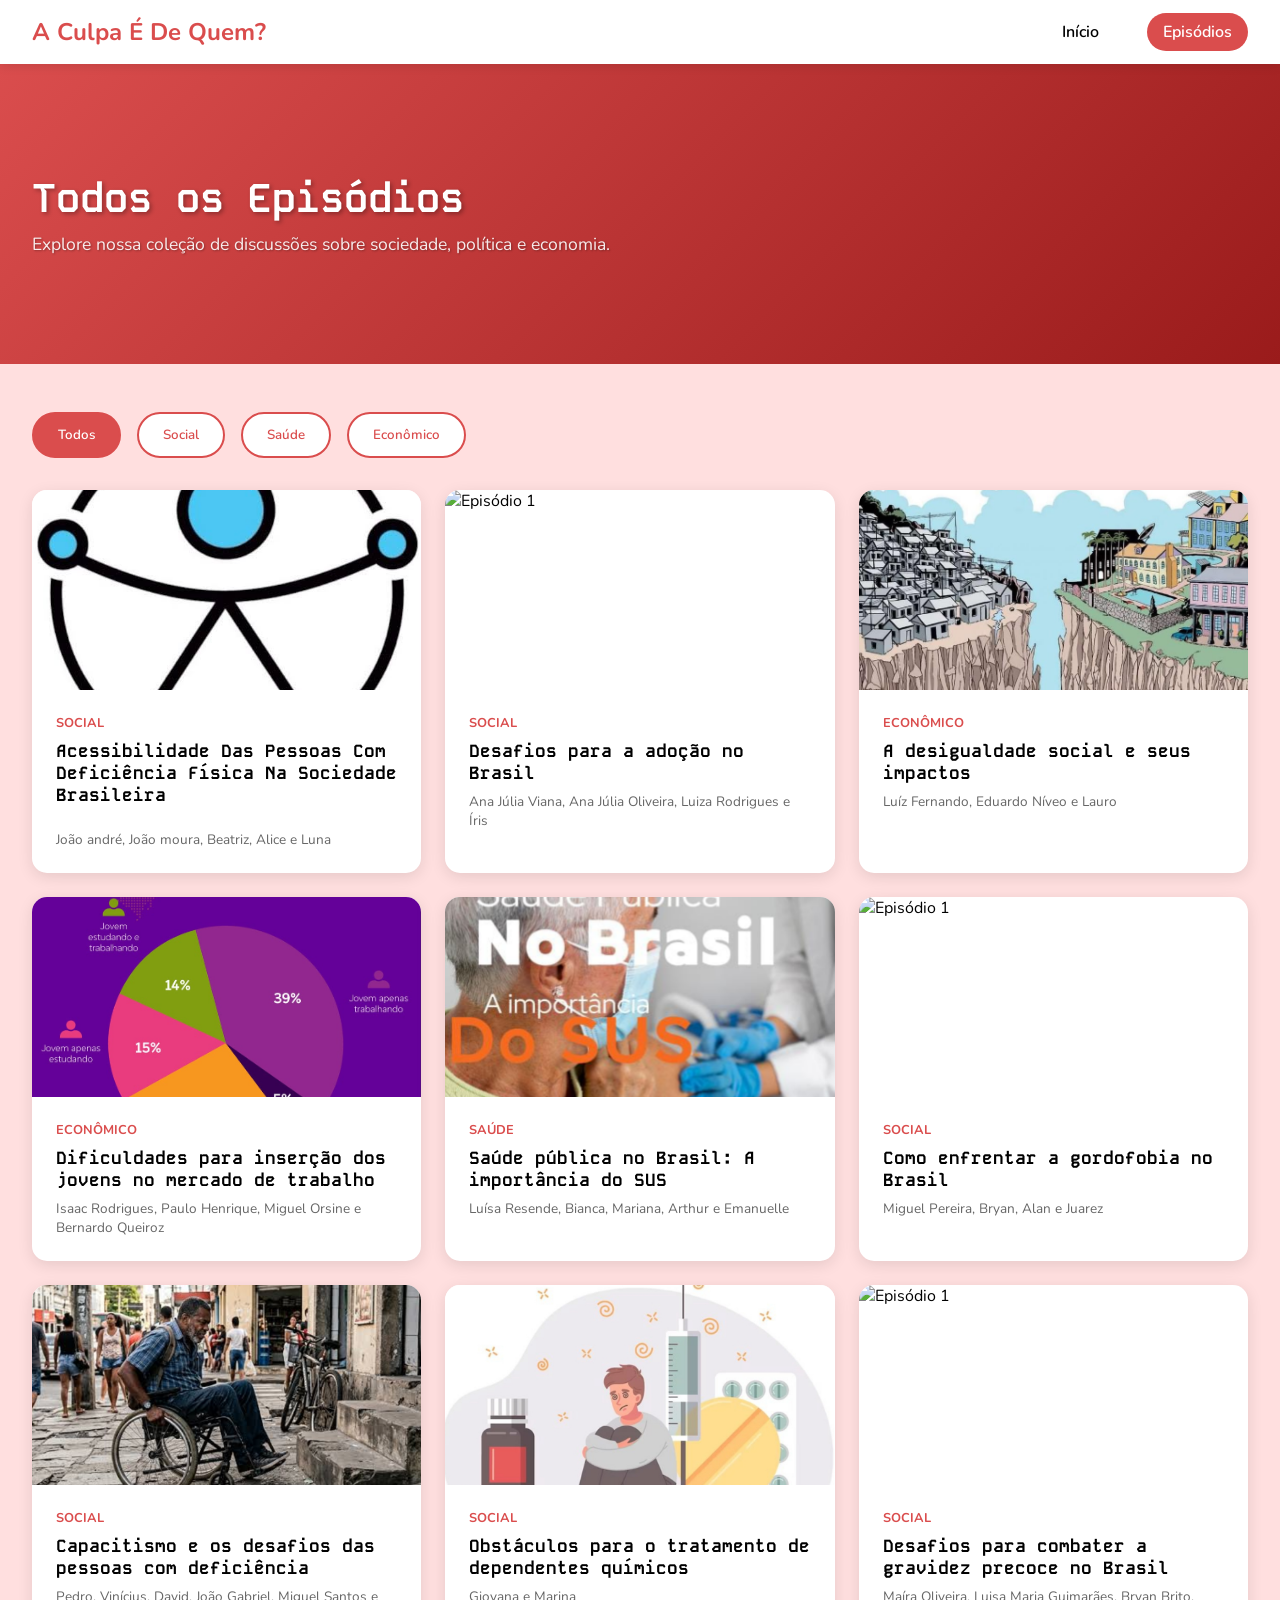
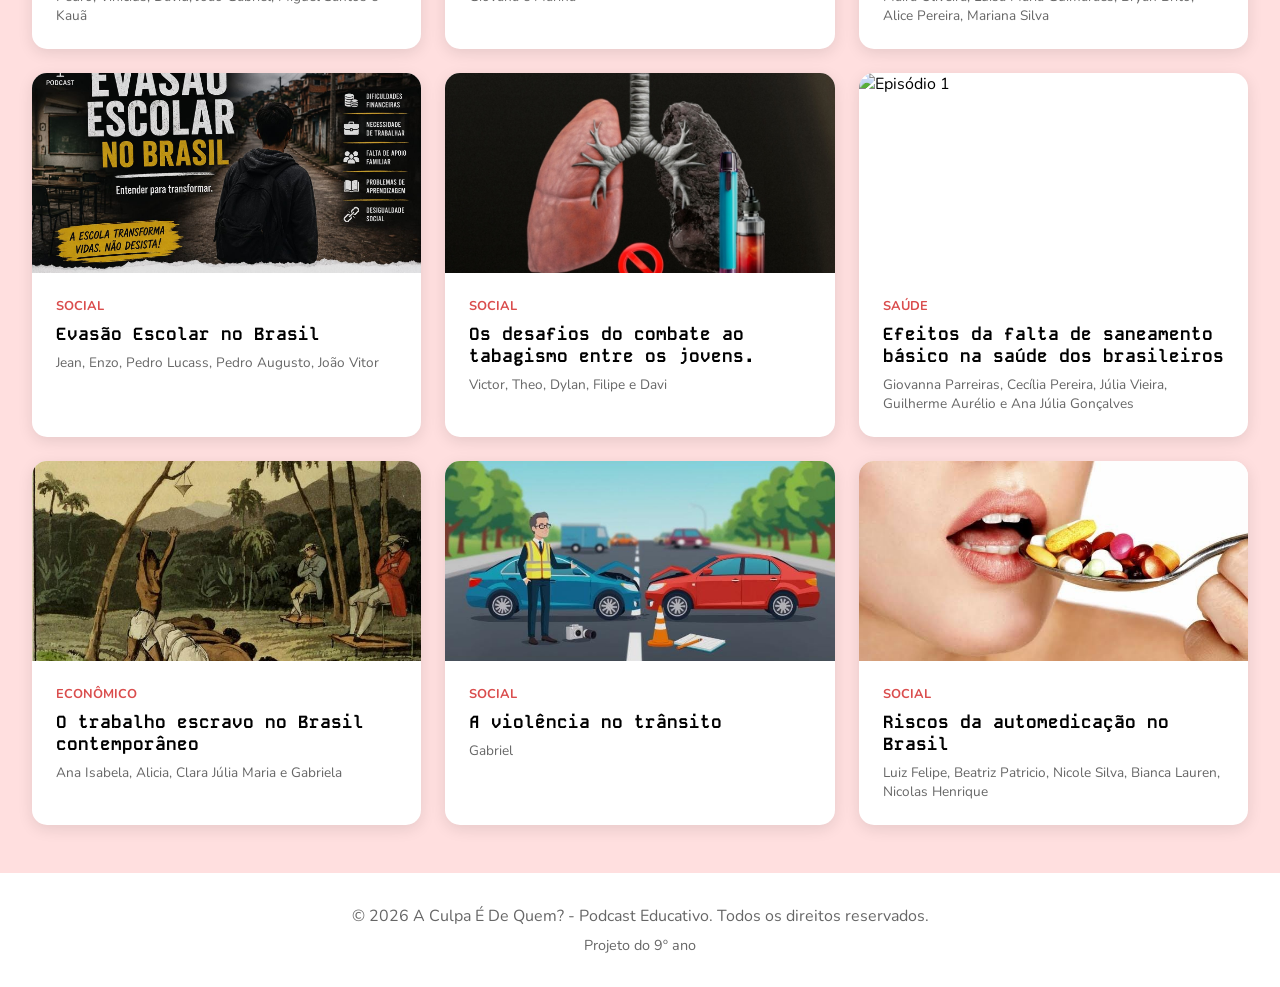
==== commit 625e50cb: "Update episodes.html" ====
--- a/episodes.html
+++ b/episodes.html
@@ -182,35 +182,36 @@
             <!-- Episode 8 -->
             <article class="episode-card" onclick="window.location.href='player.html?episode=7'">
                 <div class="episode-thumb">
-                    <img src="https://raw.githubusercontent.com/gabrielhenriquemoreira/sala-s/main/imagens/43446.jpg" alt="Episódio 1">
-                    <div class="episode-play-btn"></div>
-                </div>
-                <div class="episode-info">
-                    <div class="episode-category">Social</div>
-                    <h3 class="episode-title">Desafios para combater a gravidez precoce no Brasil</h3>
-                    
-                    <div class="episode-meta">
-                        <div class="episode-creator">
-                            
-                            <span>Maíra Oliveira, Luisa Maria Guimarães, Bryan Brito, Alice Pereira, Mariana Silva</span>
-                        </div>
-                    </div>
-                </div>
-            </article>
+                    <img src="Imagens/drogas.jpeg" alt="Episódio 1">
+                    <div class="episode-play-btn"></div>
+                </div>
+                <div class="episode-info">
+                    <div class="episode-category">Social</div>
+                    <h3 class="episode-title">Obstáculos para o tratamento de dependentes químicos</h3>
+                    
+                    <div class="episode-meta">
+                        <div class="episode-creator">
+                            
+                            <span>Giovana e Marina</span>
+                        </div>
+                    </div>
+                </div>
+            </article>
+            
             <!-- Episode 9 -->
             <article class="episode-card" onclick="window.location.href='player.html?episode=8'">
                 <div class="episode-thumb">
-                    <img src="Imagens/evasao.jpeg" alt="Episódio 1">
-                    <div class="episode-play-btn"></div>
-                </div>
-                <div class="episode-info">
-                    <div class="episode-category">Social</div>
-                    <h3 class="episode-title">Evasão Escolar no Brasil</h3>
-                    
-                    <div class="episode-meta">
-                        <div class="episode-creator">
-                            
-                            <span>Jean, Enzo, Pedro Lucass, Pedro Augusto, João Vitor</span>
+                    <img src="https://raw.githubusercontent.com/gabrielhenriquemoreira/sala-s/main/imagens/43446.jpg" alt="Episódio 1">
+                    <div class="episode-play-btn"></div>
+                </div>
+                <div class="episode-info">
+                    <div class="episode-category">Social</div>
+                    <h3 class="episode-title">Desafios para combater a gravidez precoce no Brasil</h3>
+                    
+                    <div class="episode-meta">
+                        <div class="episode-creator">
+                            
+                            <span>Maíra Oliveira, Luisa Maria Guimarães, Bryan Brito, Alice Pereira, Mariana Silva</span>
                         </div>
                     </div>
                 </div>
@@ -218,17 +219,17 @@
             <!-- Episode 10 -->
             <article class="episode-card" onclick="window.location.href='player.html?episode=9'">
                 <div class="episode-thumb">
-                    <img src="Imagens/cigarro.jpeg" alt="Episódio 1">
-                    <div class="episode-play-btn"></div>
-                </div>
-                <div class="episode-info">
-                    <div class="episode-category">Social</div>
-                    <h3 class="episode-title">Os desafios do combate ao tabagismo entre os jovens.</h3>
-                    
-                    <div class="episode-meta">
-                        <div class="episode-creator">
-                            
-                            <span>Victor, Theo, Dylan, Filipe e Davi</span>
+                    <img src="Imagens/evasao.jpeg" alt="Episódio 1">
+                    <div class="episode-play-btn"></div>
+                </div>
+                <div class="episode-info">
+                    <div class="episode-category">Social</div>
+                    <h3 class="episode-title">Evasão Escolar no Brasil</h3>
+                    
+                    <div class="episode-meta">
+                        <div class="episode-creator">
+                            
+                            <span>Jean, Enzo, Pedro Lucass, Pedro Augusto, João Vitor</span>
                         </div>
                     </div>
                 </div>
@@ -236,6 +237,24 @@
             <!-- Episode 11 -->
             <article class="episode-card" onclick="window.location.href='player.html?episode=10'">
                 <div class="episode-thumb">
+                    <img src="Imagens/cigarro.jpeg" alt="Episódio 1">
+                    <div class="episode-play-btn"></div>
+                </div>
+                <div class="episode-info">
+                    <div class="episode-category">Social</div>
+                    <h3 class="episode-title">Os desafios do combate ao tabagismo entre os jovens.</h3>
+                    
+                    <div class="episode-meta">
+                        <div class="episode-creator">
+                            
+                            <span>Victor, Theo, Dylan, Filipe e Davi</span>
+                        </div>
+                    </div>
+                </div>
+            </article>
+            <!-- Episode 12 -->
+            <article class="episode-card" onclick="window.location.href='player.html?episode=11'">
+                <div class="episode-thumb">
                     <img src="https://raw.githubusercontent.com/gabrielhenriquemoreira/sala-s/main/imagens/43446.jpg" alt="Episódio 1">
                     <div class="episode-play-btn"></div>
                 </div>
@@ -251,8 +270,8 @@
                     </div>
                 </div>
             </article>
-            <!-- Episode 12 -->
-            <article class="episode-card" onclick="window.location.href='player.html?episode=11'">
+            <!-- Episode 13 -->
+            <article class="episode-card" onclick="window.location.href='player.html?episode=12'">
                 <div class="episode-thumb">
                     <img src="Imagens/escravo.jpeg" alt="Episódio 1">
                     <div class="episode-play-btn"></div>
@@ -269,26 +288,26 @@
                     </div>
                 </div>
             </article>
-            <!-- Episode 13 -->
-            <article class="episode-card" onclick="window.location.href='player.html?episode=12'">
-                <div class="episode-thumb">
-                    <img src="Imagens/transito.jpeg" alt="Episódio 1">
-                    <div class="episode-play-btn"></div>
-                </div>
-                <div class="episode-info">
-                    <div class="episode-category">Social</div>
-                    <h3 class="episode-title">A violência no trânsito</h3>
-                    
-                    <div class="episode-meta">
-                        <div class="episode-creator">
-                            
-                            <span>Gabriel</span>
-                        </div>
-                    </div>
-                </div>
-            </article>
             <!-- Episode 14 -->
             <article class="episode-card" onclick="window.location.href='player.html?episode=13'">
+                <div class="episode-thumb">
+                    <img src="Imagens/transito.jpeg" alt="Episódio 1">
+                    <div class="episode-play-btn"></div>
+                </div>
+                <div class="episode-info">
+                    <div class="episode-category">Social</div>
+                    <h3 class="episode-title">A violência no trânsito</h3>
+                    
+                    <div class="episode-meta">
+                        <div class="episode-creator">
+                            
+                            <span>Gabriel</span>
+                        </div>
+                    </div>
+                </div>
+            </article>
+            <!-- Episode 15 -->
+            <article class="episode-card" onclick="window.location.href='player.html?episode=14'">
                 <div class="episode-thumb">
                     <img src="Imagens/automedicacao.jpeg" alt="Episódio 1">
                     <div class="episode-play-btn"></div>
